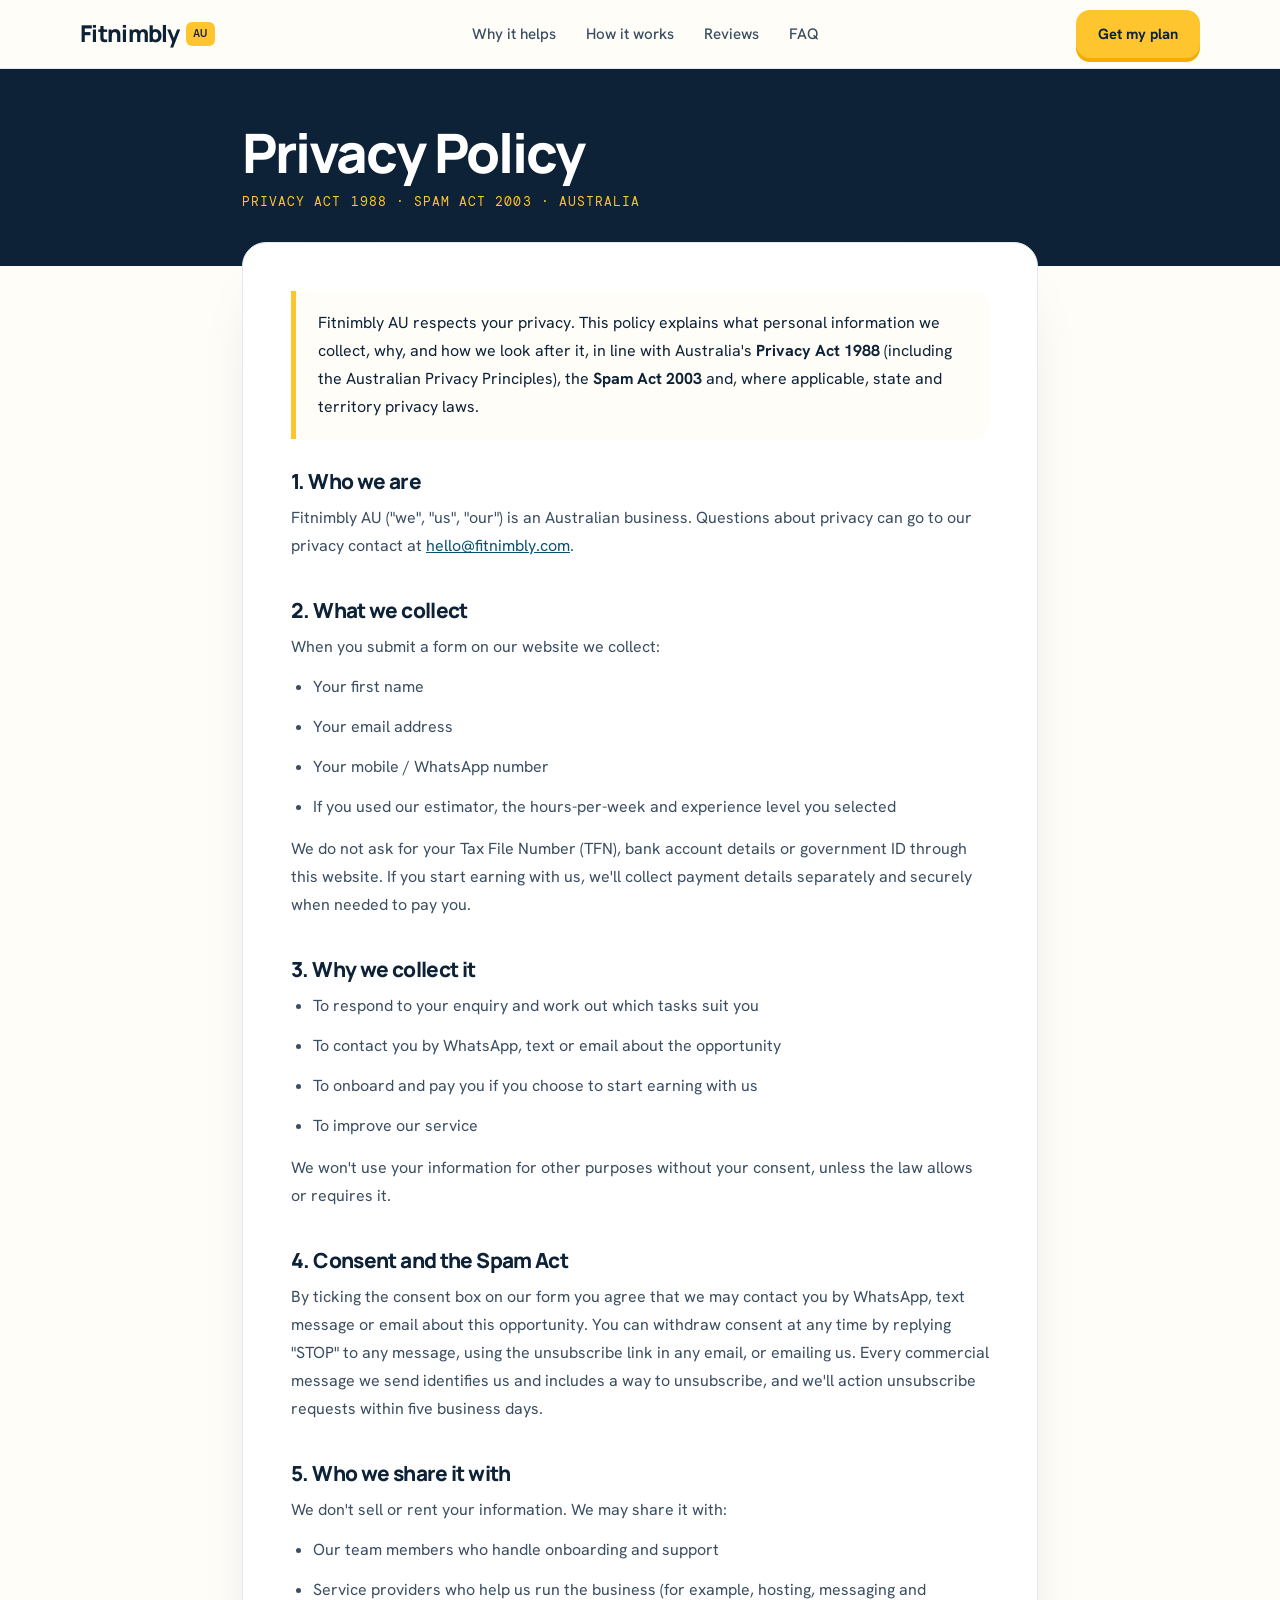
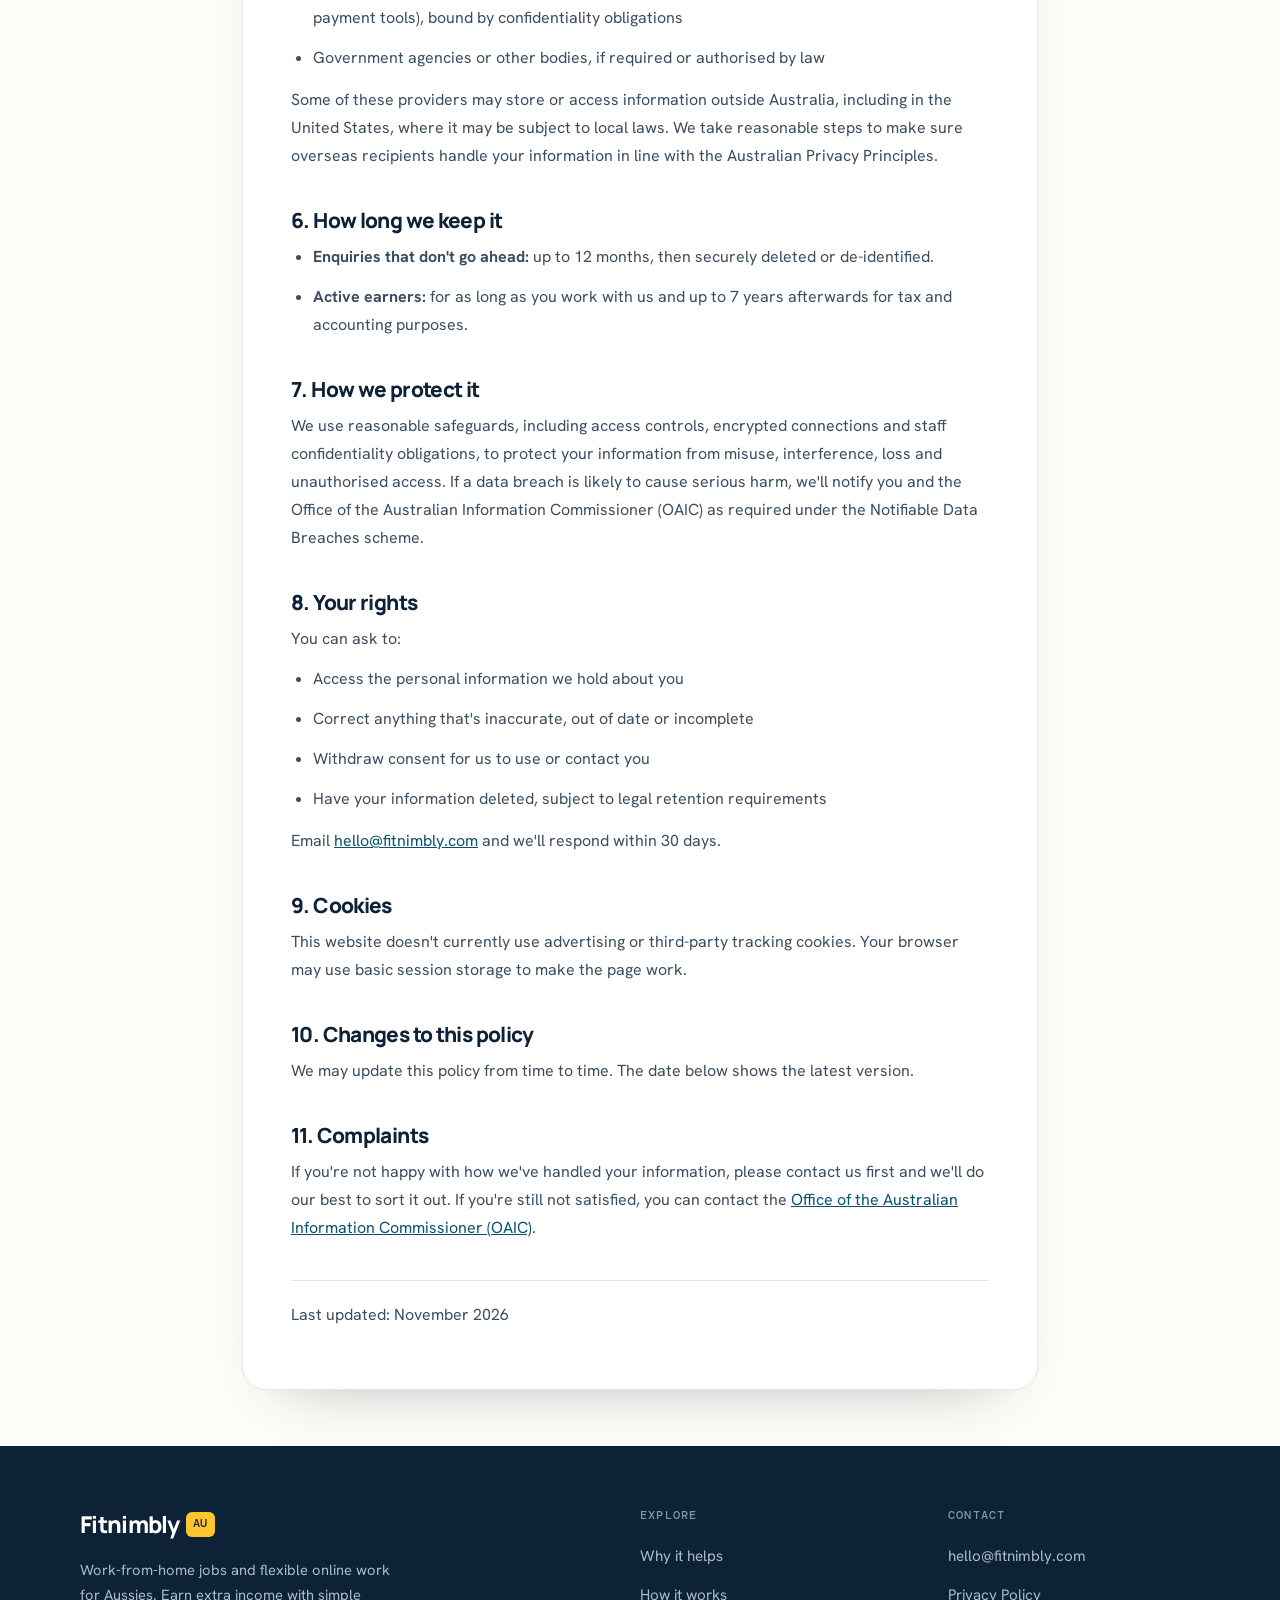
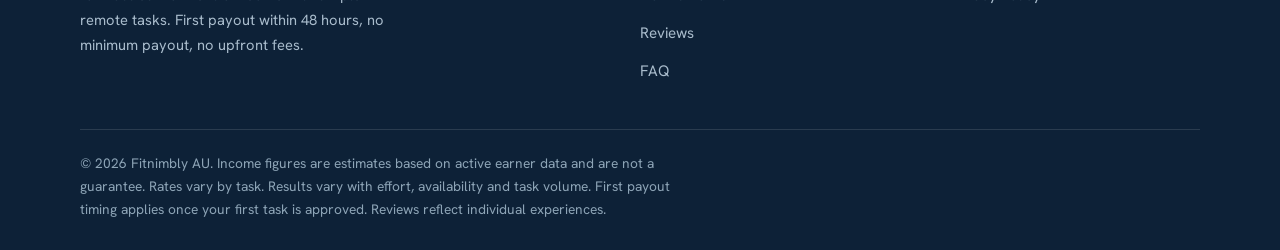
==== privacy-policy/index.html @ ae9ab25b "XM AUS1.0: fitnimbly.com Co-authored-by: Cursor <cursoragent@cursor.com>" ====
<!DOCTYPE html>
<html lang="en-AU">
<head>
  <meta charset="UTF-8" />
  <meta name="viewport" content="width=device-width, initial-scale=1.0" />
  <title>Privacy Policy (Privacy Act &amp; Spam Act) | Fitnimbly AU</title>
  <meta name="description" content="How Fitnimbly AU collects, uses and protects your personal information under Australia's Privacy Act 1988 and Spam Act 2003." />
  <meta name="robots" content="noindex" />
  <meta name="theme-color" content="#0D2137" />
  <link rel="preconnect" href="https://fonts.googleapis.com" />
  <link rel="preconnect" href="https://fonts.gstatic.com" crossorigin />
  <link href="https://fonts.googleapis.com/css2?family=Manrope:wght@600;700;800&family=Hanken+Grotesk:wght@400;500;600;700&family=DM+Mono:wght@500&display=swap" rel="stylesheet" />
  <link rel="stylesheet" href="../shared.css" />
  <style>
    *, *::before, *::after { box-sizing: border-box; margin: 0; padding: 0; }
    :root { --bg:#FFFDF8; --white:#fff; --sea:#E8F2F6; --ink:#0D2137; --ink-2:#3A4D61; --mute:#566879; --line:#E1E7EC; --ocean:#0B6B9A; --ocean-d:#08516F; --wattle:#FFC52E; }
    body { font-family:'Hanken Grotesk',system-ui,sans-serif; background:var(--bg); color:var(--ink); line-height:1.75; font-size:1.0625rem; -webkit-font-smoothing:antialiased; }
    a { color:var(--ocean-d); text-decoration:underline; }
    :focus-visible { outline:3px solid var(--ocean); outline-offset:3px; border-radius:6px; }
    .wrap { width:min(100%,840px); margin-inline:auto; padding-inline:22px; }
    .hero { background:var(--ink); color:#fff; padding-block:56px 52px; }
    .hero h1 { font-family:'Manrope',sans-serif; font-weight: 800; font-size:clamp(2.2rem,5.4vw,3.4rem); letter-spacing: -0.035em; line-height:1; margin-bottom:12px; }
    .hero p { font-family:'DM Mono',monospace; font-size:.82rem; letter-spacing:.08em; text-transform:uppercase; color:var(--wattle); }
    .doc { background:var(--white); border:1px solid var(--line); border-radius:24px; padding:48px; margin-block:-24px 56px; position:relative; box-shadow:0 30px 60px -40px rgba(13,33,55,.35); }
    .doc h2 { font-family:'Manrope',sans-serif; font-weight: 800; font-size:1.3rem; letter-spacing:-0.03em; margin:38px 0 10px; line-height:1.2; }
    .doc h2:first-of-type { margin-top:0; }
    .doc p, .doc li { font-size:1rem; color:var(--ink-2); margin-bottom:12px; }
    .doc ul { margin:6px 0 14px 22px; }
    .note { border-left:5px solid var(--wattle); background:var(--bg); border-radius:0 14px 14px 0; padding:18px 22px; margin-bottom:30px; }
    .note p { margin:0; color:var(--ink); }
    .updated { margin-top:38px; padding-top:20px; border-top:1px solid var(--line); font-size:.88rem; color:var(--mute); }
    @media (max-width:520px) { .doc { padding:30px 20px; } }
  </style>
</head>
<body>
<header class="site-nav">
  <nav class="site-wrap nav-in" aria-label="Main">
    <a href="../" class="site-logo" aria-label="Fitnimbly AU home">Fitnimbly<b>AU</b></a>
    <div class="nav-links">
      <a href="../#why">Why it helps</a>
      <a href="../#how">How it works</a>
      <a href="../#reviews">Reviews</a>
      <a href="../#faq">FAQ</a>
    </div>
    <a href="../#apply" class="site-cta">Get my plan</a>
  </nav>
</header>

<section class="hero"><div class="wrap">
  <h1>Privacy Policy</h1>
  <p>Privacy Act 1988 · Spam Act 2003 · Australia</p>
</div></section>

<main class="wrap">
  <div class="doc">
    <div class="note"><p>Fitnimbly AU respects your privacy. This policy explains what personal information we collect, why, and how we look after it, in line with Australia's <strong>Privacy Act 1988</strong> (including the Australian Privacy Principles), the <strong>Spam Act 2003</strong> and, where applicable, state and territory privacy laws.</p></div>

    <h2>1. Who we are</h2>
    <p>Fitnimbly AU ("we", "us", "our") is an Australian business. Questions about privacy can go to our privacy contact at <a href="mailto:hello@fitnimbly.com">hello@fitnimbly.com</a>.</p>

    <h2>2. What we collect</h2>
    <p>When you submit a form on our website we collect:</p>
    <ul>
      <li>Your first name</li>
      <li>Your email address</li>
      <li>Your mobile / WhatsApp number</li>
      <li>If you used our estimator, the hours-per-week and experience level you selected</li>
    </ul>
    <p>We do not ask for your Tax File Number (TFN), bank account details or government ID through this website. If you start earning with us, we'll collect payment details separately and securely when needed to pay you.</p>

    <h2>3. Why we collect it</h2>
    <ul>
      <li>To respond to your enquiry and work out which tasks suit you</li>
      <li>To contact you by WhatsApp, text or email about the opportunity</li>
      <li>To onboard and pay you if you choose to start earning with us</li>
      <li>To improve our service</li>
    </ul>
    <p>We won't use your information for other purposes without your consent, unless the law allows or requires it.</p>

    <h2>4. Consent and the Spam Act</h2>
    <p>By ticking the consent box on our form you agree that we may contact you by WhatsApp, text message or email about this opportunity. You can withdraw consent at any time by replying "STOP" to any message, using the unsubscribe link in any email, or emailing us. Every commercial message we send identifies us and includes a way to unsubscribe, and we'll action unsubscribe requests within five business days.</p>

    <h2>5. Who we share it with</h2>
    <p>We don't sell or rent your information. We may share it with:</p>
    <ul>
      <li>Our team members who handle onboarding and support</li>
      <li>Service providers who help us run the business (for example, hosting, messaging and payment tools), bound by confidentiality obligations</li>
      <li>Government agencies or other bodies, if required or authorised by law</li>
    </ul>
    <p>Some of these providers may store or access information outside Australia, including in the United States, where it may be subject to local laws. We take reasonable steps to make sure overseas recipients handle your information in line with the Australian Privacy Principles.</p>

    <h2>6. How long we keep it</h2>
    <ul>
      <li><strong>Enquiries that don't go ahead:</strong> up to 12 months, then securely deleted or de-identified.</li>
      <li><strong>Active earners:</strong> for as long as you work with us and up to 7 years afterwards for tax and accounting purposes.</li>
    </ul>

    <h2>7. How we protect it</h2>
    <p>We use reasonable safeguards, including access controls, encrypted connections and staff confidentiality obligations, to protect your information from misuse, interference, loss and unauthorised access. If a data breach is likely to cause serious harm, we'll notify you and the Office of the Australian Information Commissioner (OAIC) as required under the Notifiable Data Breaches scheme.</p>

    <h2>8. Your rights</h2>
    <p>You can ask to:</p>
    <ul>
      <li>Access the personal information we hold about you</li>
      <li>Correct anything that's inaccurate, out of date or incomplete</li>
      <li>Withdraw consent for us to use or contact you</li>
      <li>Have your information deleted, subject to legal retention requirements</li>
    </ul>
    <p>Email <a href="mailto:hello@fitnimbly.com">hello@fitnimbly.com</a> and we'll respond within 30 days.</p>

    <h2>9. Cookies</h2>
    <p>This website doesn't currently use advertising or third-party tracking cookies. Your browser may use basic session storage to make the page work.</p>

    <h2>10. Changes to this policy</h2>
    <p>We may update this policy from time to time. The date below shows the latest version.</p>

    <h2>11. Complaints</h2>
    <p>If you're not happy with how we've handled your information, please contact us first and we'll do our best to sort it out. If you're still not satisfied, you can contact the <a href="https://www.oaic.gov.au" target="_blank" rel="noopener">Office of the Australian Information Commissioner (OAIC)</a>.</p>

    <p class="updated">Last updated: November 2026</p>
  </div>
</main>

<footer class="site-footer">
  <div class="site-wrap">
    <div class="ft">
      <div>
        <a class="site-logo" href="../">Fitnimbly<b>AU</b></a>
        <p>Work-from-home jobs and flexible online work for Aussies. Earn extra income with simple remote tasks. First payout within 48 hours, no minimum payout, no upfront fees.</p>
      </div>
      <div>
        <h5>Explore</h5>
        <ul>
          <li><a href="../#why">Why it helps</a></li>
          <li><a href="../#how">How it works</a></li>
          <li><a href="../#reviews">Reviews</a></li>
          <li><a href="../#faq">FAQ</a></li>
        </ul>
      </div>
      <div>
        <h5>Contact</h5>
        <ul>
          <li><a href="mailto:hello@fitnimbly.com">hello@fitnimbly.com</a></li>
          <li><a href="../privacy-policy/">Privacy Policy</a></li>
        </ul>
      </div>
    </div>
    <div class="ft-bot">
      <p>&copy; 2026 Fitnimbly AU. Income figures are estimates based on active earner data and are not a guarantee. Rates vary by task. Results vary with effort, availability and task volume. First payout timing applies once your first task is approved. Reviews reflect individual experiences.</p>
    </div>
  </div>
</footer></body>
</html>
---- shared.css ----
/* ==========================================================
   Fitnimbly AU: shared header + footer (used on every page)
   Change it here and it updates everywhere.
   ========================================================== */

.site-nav, .site-footer {
  --s-bg: #FFFDF8;
  --s-ink: #0D2137;
  --s-ink-2: #3A4D61;
  --s-line: #E1E7EC;
  --s-wattle: #FFC52E;
  --s-wattle-d: #F2AE00;
  --s-display: 'Manrope', 'Segoe UI', system-ui, sans-serif;
  --s-body: 'Hanken Grotesk', 'Segoe UI', system-ui, sans-serif;
  --s-mono: 'DM Mono', ui-monospace, 'Cascadia Mono', Consolas, monospace;
  font-family: var(--s-body);
  line-height: 1.6;
  font-size: 1.0625rem;
  text-align: left;
}
.site-nav *, .site-nav *::before, .site-nav *::after,
.site-footer *, .site-footer *::before, .site-footer *::after { box-sizing: border-box; }
.site-nav a, .site-footer a { color: inherit; text-decoration: none; }
.site-nav :focus-visible { outline: 3px solid #0B6B9A; outline-offset: 3px; border-radius: 6px; }
.site-footer :focus-visible { outline: 3px solid var(--s-wattle); outline-offset: 3px; border-radius: 6px; }

.site-wrap { width: 100%; max-width: 1200px; margin-inline: auto; padding-inline: 20px; }
@media (min-width: 700px)  { .site-wrap { padding-inline: 32px; } }
@media (min-width: 1100px) { .site-wrap { padding-inline: 40px; } }

/* Logo */
.site-logo { font-family: var(--s-display); font-weight: 800; font-size: 1.45rem; letter-spacing: -0.03em; display: inline-flex; align-items: center; gap: 6px; }
.site-logo b { font-family: var(--s-mono); font-weight: 500; font-size: .72rem; letter-spacing: .06em; background: var(--s-wattle); color: var(--s-ink); padding: 3px 7px; border-radius: 6px; }

/* Header */
.site-nav { position: sticky; top: 0; z-index: 200; background: rgba(255,253,248,.94); -webkit-backdrop-filter: blur(12px); backdrop-filter: blur(12px); border-bottom: 1px solid var(--s-line); color: var(--s-ink); }
.site-nav .nav-in { display: flex; align-items: center; justify-content: space-between; gap: 16px; height: 68px; }
.site-nav .nav-links { display: none; gap: 30px; }
@media (min-width: 900px) { .site-nav .nav-links { display: flex; } }
.site-nav .nav-links a { font-size: 0.95rem; font-weight: 500; color: var(--s-ink-2); padding: 8px 0; }
.site-nav .nav-links a:hover { color: var(--s-ink); text-decoration: underline; text-decoration-thickness: 2px; text-underline-offset: 6px; text-decoration-color: var(--s-wattle-d); }
.site-nav .nav-links a[aria-current] { color: var(--s-ink); text-decoration: underline; text-decoration-thickness: 3px; text-underline-offset: 8px; text-decoration-color: var(--s-wattle-d); }

.site-cta {
  display: inline-flex; align-items: center; justify-content: center; min-height: 42px; padding: 8px 16px;
  border-radius: 14px; border: 2px solid transparent; font-family: var(--s-body); font-weight: 700; font-size: 0.88rem; white-space: nowrap;
  background: var(--s-wattle); color: var(--s-ink); box-shadow: 0 4px 0 var(--s-wattle-d);
  transition: transform .2s, box-shadow .2s;
}
@media (min-width: 560px) { .site-cta { min-height: 44px; padding: 10px 20px; font-size: 0.92rem; } }
.site-nav a.site-cta:hover { transform: translateY(-2px); box-shadow: 0 6px 0 var(--s-wattle-d); }
.site-nav a.site-cta:active { transform: translateY(2px); box-shadow: 0 1px 0 var(--s-wattle-d); }

/* Footer */
.site-footer { background: var(--s-ink); color: #A9BCCC; padding-block: 60px 28px; font-size: 1rem; }
.site-footer .ft { display: grid; gap: 32px; margin-bottom: 40px; }
@media (min-width: 700px) { .site-footer .ft { grid-template-columns: 2fr 1fr 1fr; gap: 56px; } }
.site-footer .site-logo { color: #fff; margin-bottom: 14px; }
.site-footer .ft p { font-size: 0.92rem; line-height: 1.7; max-width: 40ch; }
.site-footer h5 { font-family: var(--s-mono); font-weight: 500; font-size: 0.76rem; letter-spacing: .1em; text-transform: uppercase; color: #7E97AB; margin-bottom: 14px; }
.site-footer ul { list-style: none; display: grid; gap: 4px; }
.site-footer li a { font-size: 0.95rem; display: inline-block; padding: 5px 0; overflow-wrap: anywhere; }
.site-footer li a:hover { color: #fff; text-decoration: underline; }
.site-footer .ft-bot { border-top: 1px solid rgba(255,255,255,.12); padding-top: 22px; }
.site-footer .ft-bot p { max-width: 78ch; font-size: clamp(0.8rem, 0.76rem + 0.2vw, 0.86rem); line-height: 1.7; color: #8DA4B6; overflow-wrap: break-word; text-wrap: pretty; }
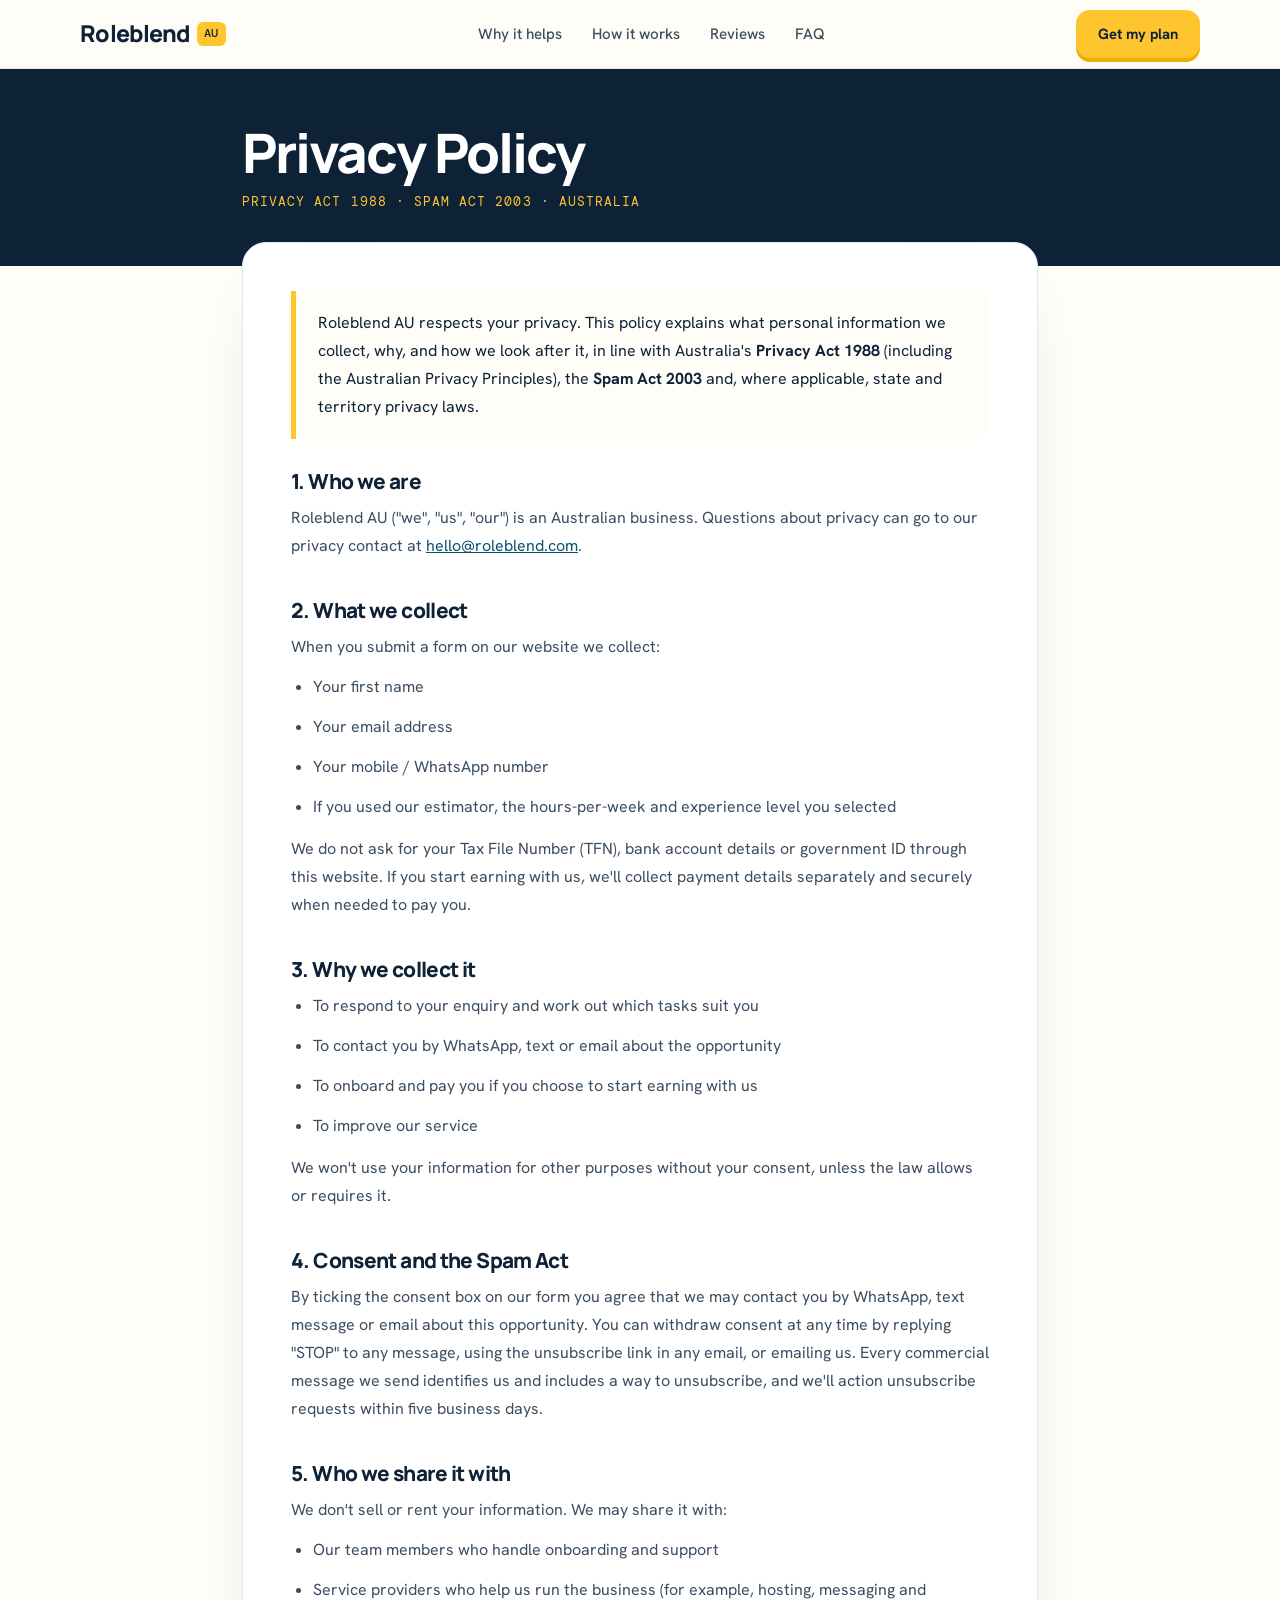
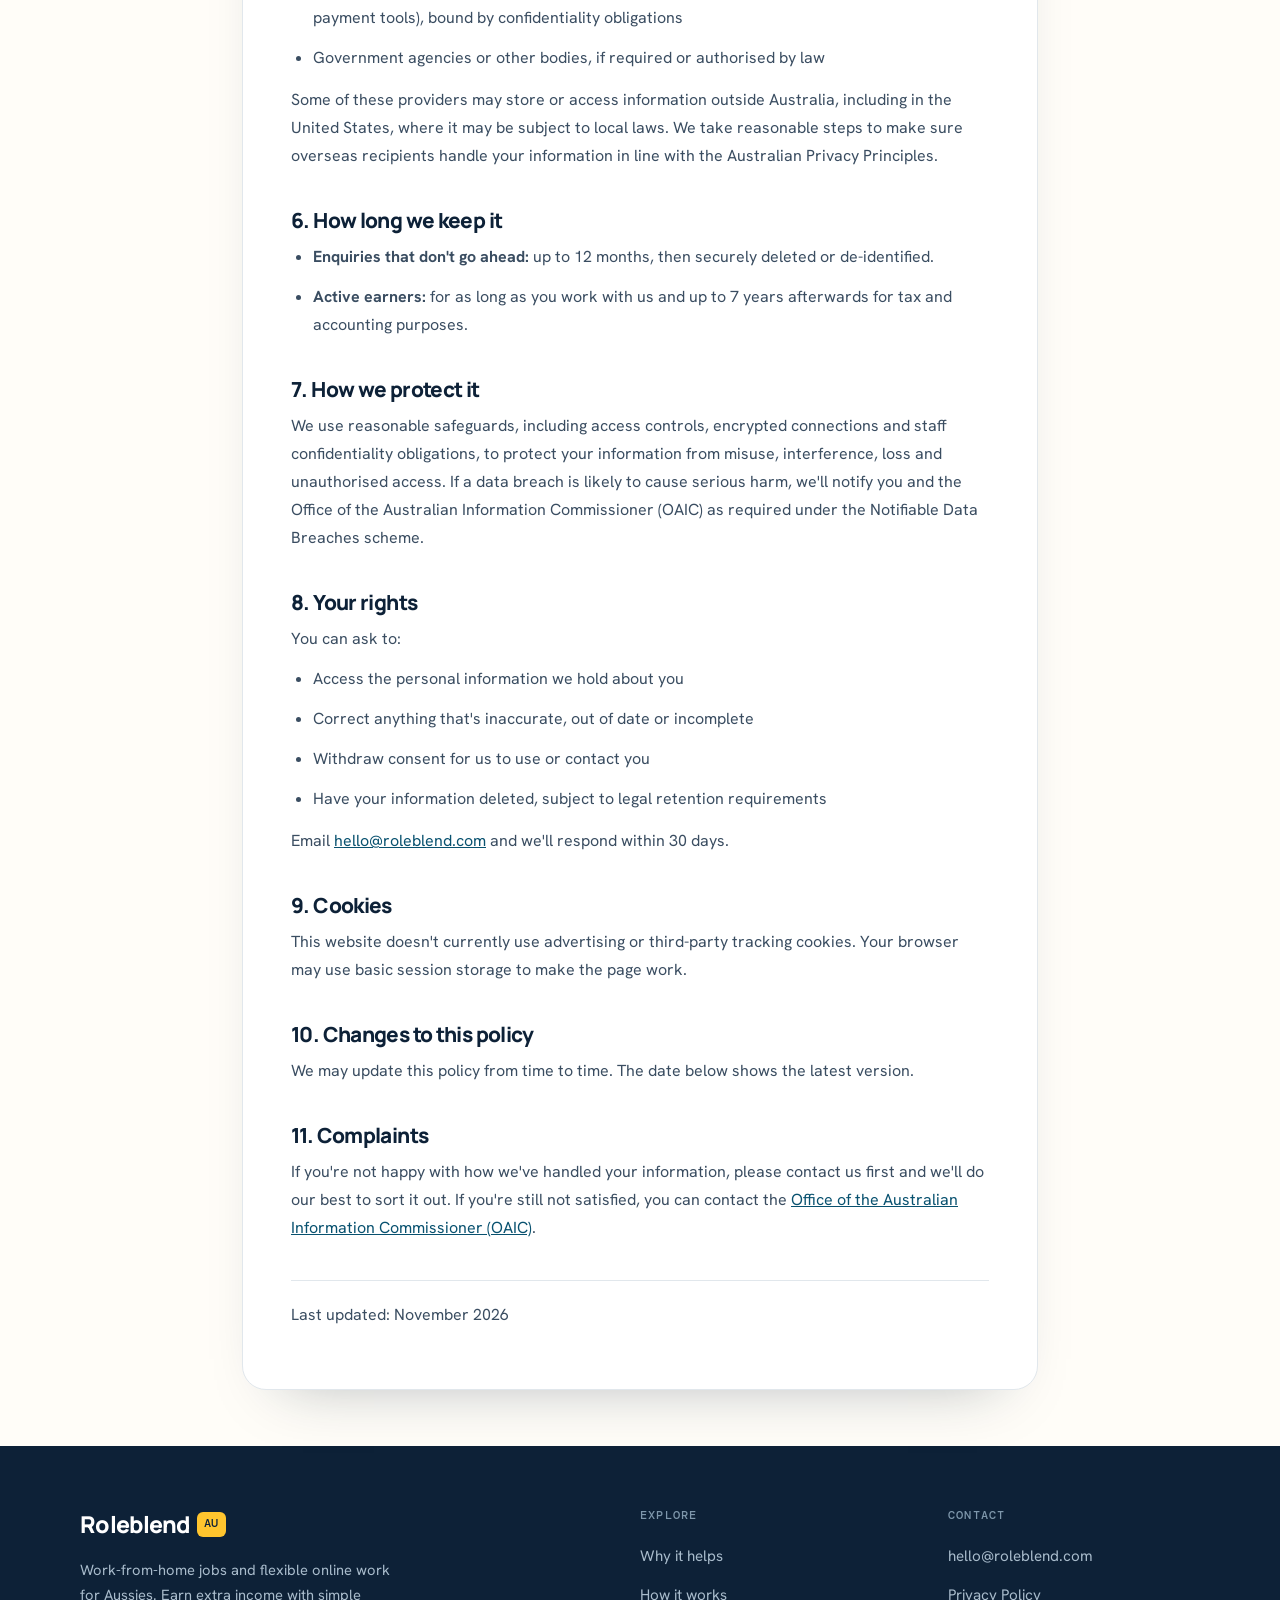
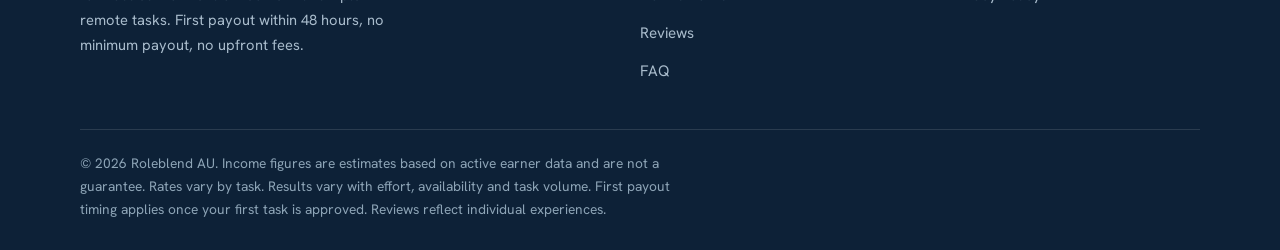
==== commit 6b2592db: "XM AUS1.0: roleblend.com Co-authored-by: Cursor <cursoragent@cursor.com>" ====
--- a/privacy-policy/index.html
+++ b/privacy-policy/index.html
@@ -3,8 +3,8 @@
 <head>
   <meta charset="UTF-8" />
   <meta name="viewport" content="width=device-width, initial-scale=1.0" />
-  <title>Privacy Policy (Privacy Act &amp; Spam Act) | Fitnimbly AU</title>
-  <meta name="description" content="How Fitnimbly AU collects, uses and protects your personal information under Australia's Privacy Act 1988 and Spam Act 2003." />
+  <title>Privacy Policy (Privacy Act &amp; Spam Act) | Roleblend AU</title>
+  <meta name="description" content="How Roleblend AU collects, uses and protects your personal information under Australia's Privacy Act 1988 and Spam Act 2003." />
   <meta name="robots" content="noindex" />
   <meta name="theme-color" content="#0D2137" />
   <link rel="preconnect" href="https://fonts.googleapis.com" />
@@ -35,7 +35,7 @@
 <body>
 <header class="site-nav">
   <nav class="site-wrap nav-in" aria-label="Main">
-    <a href="../" class="site-logo" aria-label="Fitnimbly AU home">Fitnimbly<b>AU</b></a>
+    <a href="../" class="site-logo" aria-label="Roleblend AU home">Roleblend<b>AU</b></a>
     <div class="nav-links">
       <a href="../#why">Why it helps</a>
       <a href="../#how">How it works</a>
@@ -53,10 +53,10 @@
 
 <main class="wrap">
   <div class="doc">
-    <div class="note"><p>Fitnimbly AU respects your privacy. This policy explains what personal information we collect, why, and how we look after it, in line with Australia's <strong>Privacy Act 1988</strong> (including the Australian Privacy Principles), the <strong>Spam Act 2003</strong> and, where applicable, state and territory privacy laws.</p></div>
+    <div class="note"><p>Roleblend AU respects your privacy. This policy explains what personal information we collect, why, and how we look after it, in line with Australia's <strong>Privacy Act 1988</strong> (including the Australian Privacy Principles), the <strong>Spam Act 2003</strong> and, where applicable, state and territory privacy laws.</p></div>
 
     <h2>1. Who we are</h2>
-    <p>Fitnimbly AU ("we", "us", "our") is an Australian business. Questions about privacy can go to our privacy contact at <a href="mailto:hello@fitnimbly.com">hello@fitnimbly.com</a>.</p>
+    <p>Roleblend AU ("we", "us", "our") is an Australian business. Questions about privacy can go to our privacy contact at <a href="mailto:hello@roleblend.com">hello@roleblend.com</a>.</p>
 
     <h2>2. What we collect</h2>
     <p>When you submit a form on our website we collect:</p>
@@ -106,7 +106,7 @@
       <li>Withdraw consent for us to use or contact you</li>
       <li>Have your information deleted, subject to legal retention requirements</li>
     </ul>
-    <p>Email <a href="mailto:hello@fitnimbly.com">hello@fitnimbly.com</a> and we'll respond within 30 days.</p>
+    <p>Email <a href="mailto:hello@roleblend.com">hello@roleblend.com</a> and we'll respond within 30 days.</p>
 
     <h2>9. Cookies</h2>
     <p>This website doesn't currently use advertising or third-party tracking cookies. Your browser may use basic session storage to make the page work.</p>
@@ -125,7 +125,7 @@
   <div class="site-wrap">
     <div class="ft">
       <div>
-        <a class="site-logo" href="../">Fitnimbly<b>AU</b></a>
+        <a class="site-logo" href="../">Roleblend<b>AU</b></a>
         <p>Work-from-home jobs and flexible online work for Aussies. Earn extra income with simple remote tasks. First payout within 48 hours, no minimum payout, no upfront fees.</p>
       </div>
       <div>
@@ -140,13 +140,13 @@
       <div>
         <h5>Contact</h5>
         <ul>
-          <li><a href="mailto:hello@fitnimbly.com">hello@fitnimbly.com</a></li>
+          <li><a href="mailto:hello@roleblend.com">hello@roleblend.com</a></li>
           <li><a href="../privacy-policy/">Privacy Policy</a></li>
         </ul>
       </div>
     </div>
     <div class="ft-bot">
-      <p>&copy; 2026 Fitnimbly AU. Income figures are estimates based on active earner data and are not a guarantee. Rates vary by task. Results vary with effort, availability and task volume. First payout timing applies once your first task is approved. Reviews reflect individual experiences.</p>
+      <p>&copy; 2026 Roleblend AU. Income figures are estimates based on active earner data and are not a guarantee. Rates vary by task. Results vary with effort, availability and task volume. First payout timing applies once your first task is approved. Reviews reflect individual experiences.</p>
     </div>
   </div>
 </footer></body>
--- a/shared.css
+++ b/shared.css
@@ -1,5 +1,5 @@
 /* ==========================================================
-   Fitnimbly AU: shared header + footer (used on every page)
+   Roleblend AU: shared header + footer (used on every page)
    Change it here and it updates everywhere.
    ========================================================== */
 
